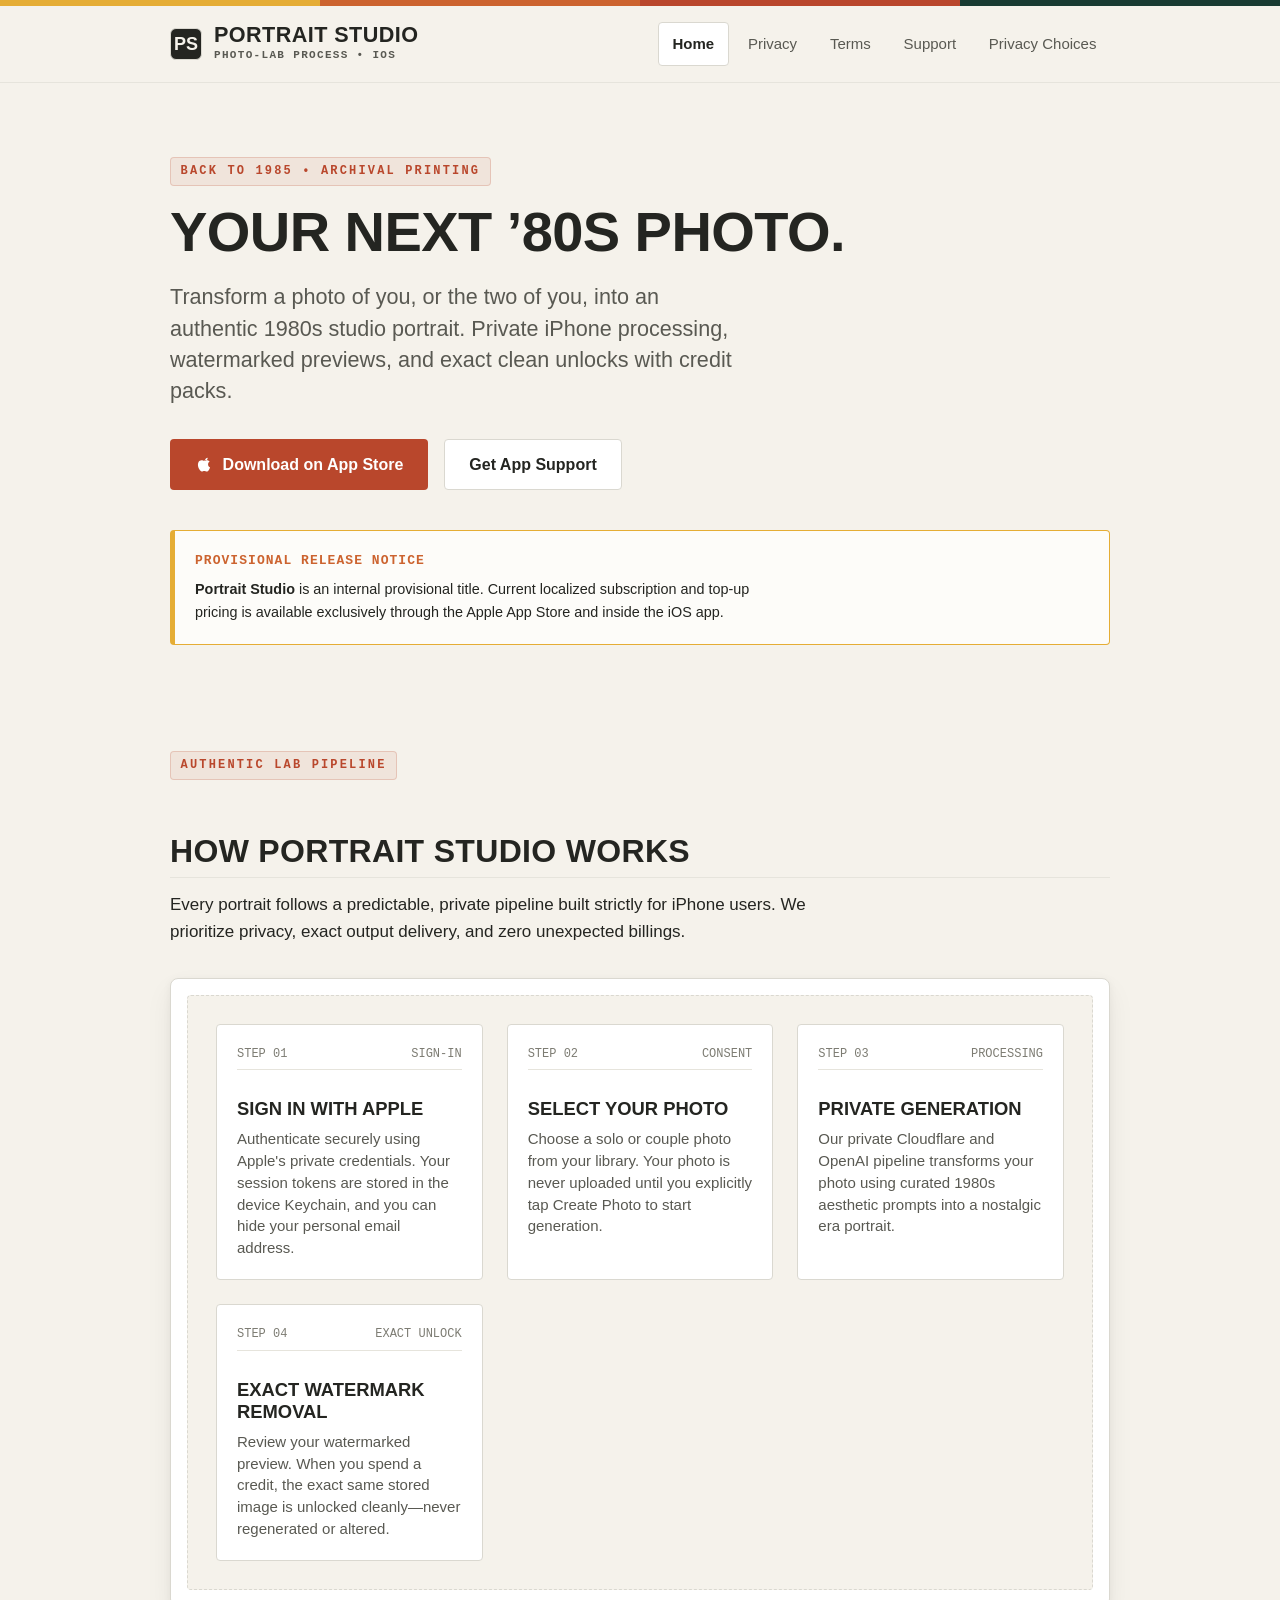
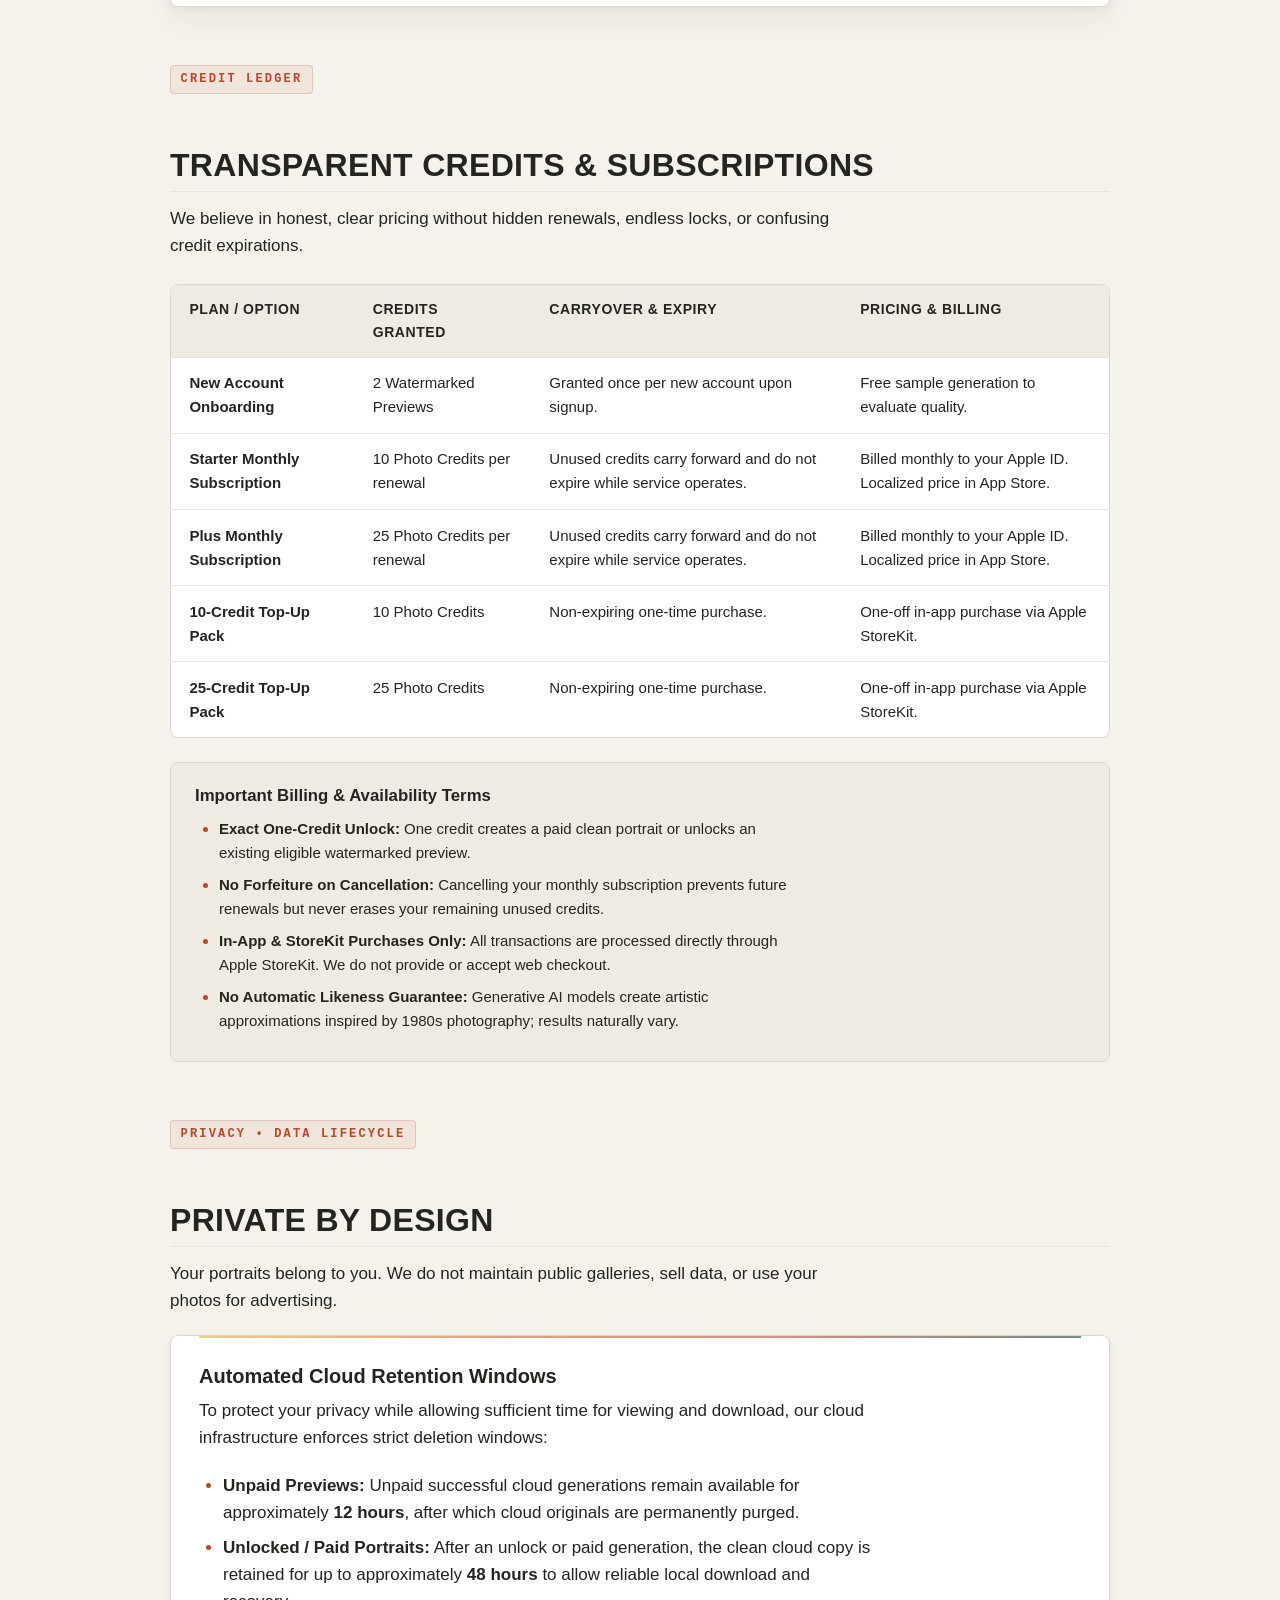
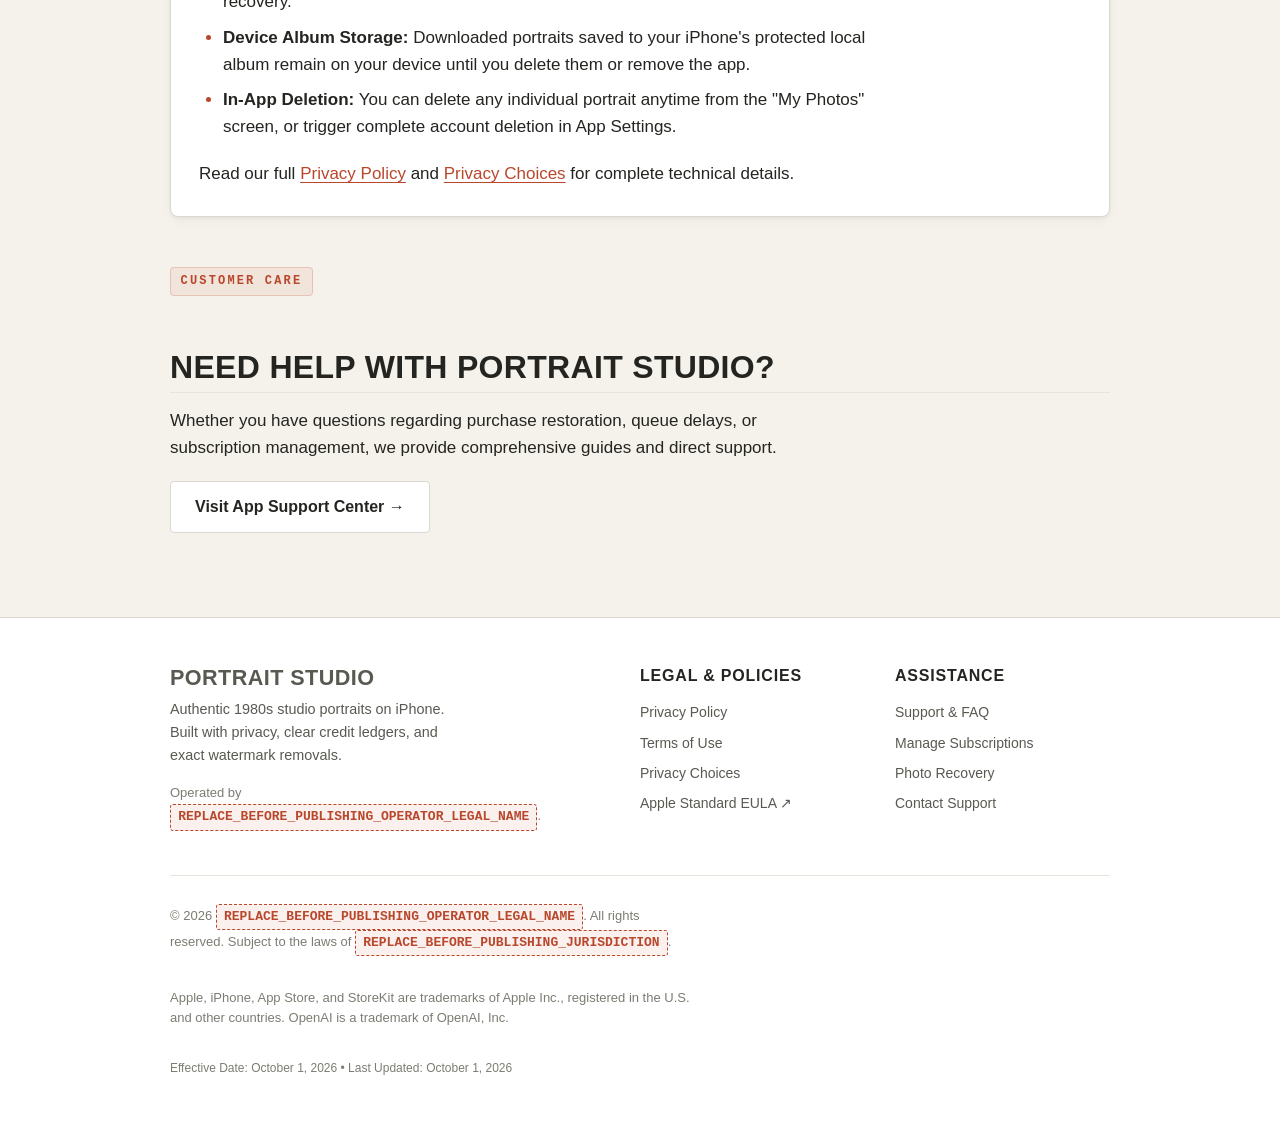
==== index.html @ e7b3754e "feat: initial public website, legal policies, support, and privacy-choices for Portrait Studio" ====
<!DOCTYPE html>
<html lang="en">
<head>
  <meta charset="UTF-8">
  <meta name="viewport" content="width=device-width, initial-scale=1.0">
  <title>Portrait Studio — 1980s AI Portrait Studio for iPhone</title>
  <meta name="description" content="Transform your photo into an authentic 1980s-style portrait on iPhone. Sign in with Apple, preview your photo, and unlock clean portraits with flexible photo credits.">
  <link rel="canonical" href="https://portrait-studio.github.io/">
  <meta property="og:title" content="Portrait Studio — 1980s AI Portrait Studio for iPhone">
  <meta property="og:description" content="Authentic 1980s-style portraits on iPhone with private processing and verified credit unlocks.">
  <meta property="og:type" content="website">
  <meta property="og:url" content="https://portrait-studio.github.io/">
  <meta name="format-detection" content="telephone=no">
  <meta http-equiv="Content-Security-Policy" content="default-src 'self'; style-src 'self' 'unsafe-inline'; img-src 'self' data:; script-src 'self'; connect-src 'self';">
  <link rel="icon" type="image/svg+xml" href="/assets/img/favicon.svg">
  <link rel="stylesheet" href="/assets/css/style.css">
</head>
<body>
  <a href="#main-content" class="skip-link">Skip to main content</a>

  <div class="film-stripe" aria-hidden="true">
    <div class="film-stripe-segment"></div>
    <div class="film-stripe-segment"></div>
    <div class="film-stripe-segment"></div>
    <div class="film-stripe-segment"></div>
  </div>

  <header class="site-header" role="banner">
    <div class="site-container header-inner">
      <a href="/" class="brand-link" aria-label="Portrait Studio Home">
        <div class="brand-mark" aria-hidden="true">PS</div>
        <div class="brand-titles">
          <span class="brand-name">Portrait Studio</span>
          <span class="brand-badge">Photo-Lab Process &bull; iOS</span>
        </div>
      </a>
      <nav class="site-nav" aria-label="Primary Navigation">
        <a href="/" class="nav-link" aria-current="page">Home</a>
        <a href="/privacy/" class="nav-link">Privacy</a>
        <a href="/terms/" class="nav-link">Terms</a>
        <a href="/support/" class="nav-link">Support</a>
        <a href="/privacy-choices/" class="nav-link">Privacy Choices</a>
      </nav>
    </div>
  </header>

  <main id="main-content" role="main">
    <div class="site-container">

      <!-- Hero Section -->
      <section class="hero" aria-labelledby="hero-title">
        <span class="film-label">BACK TO 1985 &bull; ARCHIVAL PRINTING</span>
        <h1 id="hero-title">Your next &rsquo;80s photo.</h1>
        <p class="hero-subtitle">
          Transform a photo of you, or the two of you, into an authentic 1980s studio portrait. Private iPhone processing, watermarked previews, and exact clean unlocks with credit packs.
        </p>

        <div class="hero-actions">
          <a href="REPLACE_BEFORE_PUBLISHING_APP_STORE_URL" class="btn btn-primary" aria-label="Download Portrait Studio on the App Store">
            <svg width="18" height="18" viewBox="0 0 24 24" fill="currentColor" aria-hidden="true">
              <path d="M18.71 19.5c-.83 1.24-1.71 2.45-3.05 2.47-1.34.03-1.77-.79-3.29-.79-1.53 0-2 .77-3.27.82-1.31.05-2.3-1.32-3.14-2.53C4.25 17 2.94 12.45 4.7 9.39c.87-1.52 2.43-2.48 4.12-2.51 1.28-.02 2.5.87 3.29.87.78 0 2.26-1.07 3.81-.91.65.03 2.47.26 3.64 1.98-.09.06-2.17 1.28-2.15 3.81.03 3.02 2.65 4.03 2.68 4.04-.03.07-.42 1.44-1.38 2.83M15.97 6.37c.62-.75 1.04-1.8 0.92-2.85-.9.04-2 .6-2.65 1.35-.58.66-1.09 1.73-.95 2.76 1.01.08 2.05-.51 2.68-1.26z"/>
            </svg>
            Download on App Store
          </a>
          <a href="/support/" class="btn btn-secondary">Get App Support</a>
        </div>

        <div class="operator-notice" role="note">
          <div class="operator-notice-title">Provisional Release Notice</div>
          <p style="font-size: 0.9rem; margin-bottom: 0;">
            <strong>Portrait Studio</strong> is an internal provisional title. Current localized subscription and top-up pricing is available exclusively through the Apple App Store and inside the iOS app.
          </p>
        </div>
      </section>

      <!-- How It Works (The Lab Process) -->
      <section aria-labelledby="process-title" style="margin-top: 2rem;">
        <span class="film-label">AUTHENTIC LAB PIPELINE</span>
        <h2 id="process-title">How Portrait Studio Works</h2>
        <p>
          Every portrait follows a predictable, private pipeline built strictly for iPhone users. We prioritize privacy, exact output delivery, and zero unexpected billings.
        </p>

        <div class="photo-lab-frame">
          <div class="lab-film-holder">
            <article class="film-cell">
              <div class="film-cell-header">
                <span>STEP 01</span>
                <span>SIGN-IN</span>
              </div>
              <h3 class="film-cell-title">Sign in with Apple</h3>
              <p class="film-cell-text">
                Authenticate securely using Apple's private credentials. Your session tokens are stored in the device Keychain, and you can hide your personal email address.
              </p>
            </article>

            <article class="film-cell">
              <div class="film-cell-header">
                <span>STEP 02</span>
                <span>CONSENT</span>
              </div>
              <h3 class="film-cell-title">Select Your Photo</h3>
              <p class="film-cell-text">
                Choose a solo or couple photo from your library. Your photo is never uploaded until you explicitly tap Create Photo to start generation.
              </p>
            </article>

            <article class="film-cell">
              <div class="film-cell-header">
                <span>STEP 03</span>
                <span>PROCESSING</span>
              </div>
              <h3 class="film-cell-title">Private Generation</h3>
              <p class="film-cell-text">
                Our private Cloudflare and OpenAI pipeline transforms your photo using curated 1980s aesthetic prompts into a nostalgic era portrait.
              </p>
            </article>

            <article class="film-cell">
              <div class="film-cell-header">
                <span>STEP 04</span>
                <span>EXACT UNLOCK</span>
              </div>
              <h3 class="film-cell-title">Exact Watermark Removal</h3>
              <p class="film-cell-text">
                Review your watermarked preview. When you spend a credit, the exact same stored image is unlocked cleanly&mdash;never regenerated or altered.
              </p>
            </article>
          </div>
        </div>
      </section>

      <!-- Transparent Commercial Model -->
      <section aria-labelledby="model-title" style="margin-top: 3.5rem;">
        <span class="film-label">CREDIT LEDGER</span>
        <h2 id="model-title">Transparent Credits &amp; Subscriptions</h2>
        <p>
          We believe in honest, clear pricing without hidden renewals, endless locks, or confusing credit expirations.
        </p>

        <div class="table-wrapper">
          <table aria-label="Commercial Model Summary">
            <thead>
              <tr>
                <th scope="col">Plan / Option</th>
                <th scope="col">Credits Granted</th>
                <th scope="col">Carryover &amp; Expiry</th>
                <th scope="col">Pricing &amp; Billing</th>
              </tr>
            </thead>
            <tbody>
              <tr>
                <td><strong>New Account Onboarding</strong></td>
                <td>2 Watermarked Previews</td>
                <td>Granted once per new account upon signup.</td>
                <td>Free sample generation to evaluate quality.</td>
              </tr>
              <tr>
                <td><strong>Starter Monthly Subscription</strong></td>
                <td>10 Photo Credits per renewal</td>
                <td>Unused credits carry forward and do not expire while service operates.</td>
                <td>Billed monthly to your Apple ID. Localized price in App Store.</td>
              </tr>
              <tr>
                <td><strong>Plus Monthly Subscription</strong></td>
                <td>25 Photo Credits per renewal</td>
                <td>Unused credits carry forward and do not expire while service operates.</td>
                <td>Billed monthly to your Apple ID. Localized price in App Store.</td>
              </tr>
              <tr>
                <td><strong>10-Credit Top-Up Pack</strong></td>
                <td>10 Photo Credits</td>
                <td>Non-expiring one-time purchase.</td>
                <td>One-off in-app purchase via Apple StoreKit.</td>
              </tr>
              <tr>
                <td><strong>25-Credit Top-Up Pack</strong></td>
                <td>25 Photo Credits</td>
                <td>Non-expiring one-time purchase.</td>
                <td>One-off in-app purchase via Apple StoreKit.</td>
              </tr>
            </tbody>
          </table>
        </div>

        <div class="callout-box">
          <div class="callout-title">Important Billing &amp; Availability Terms</div>
          <ul style="margin-bottom: 0; font-size: 0.9375rem;">
            <li><strong>Exact One-Credit Unlock:</strong> One credit creates a paid clean portrait or unlocks an existing eligible watermarked preview.</li>
            <li><strong>No Forfeiture on Cancellation:</strong> Cancelling your monthly subscription prevents future renewals but never erases your remaining unused credits.</li>
            <li><strong>In-App &amp; StoreKit Purchases Only:</strong> All transactions are processed directly through Apple StoreKit. We do not provide or accept web checkout.</li>
            <li><strong>No Automatic Likeness Guarantee:</strong> Generative AI models create artistic approximations inspired by 1980s photography; results naturally vary.</li>
          </ul>
        </div>
      </section>

      <!-- Data Retention & Privacy Highlights -->
      <section aria-labelledby="retention-title" style="margin-top: 3.5rem;">
        <span class="film-label">PRIVACY &bull; DATA LIFECYCLE</span>
        <h2 id="retention-title">Private by Design</h2>
        <p>
          Your portraits belong to you. We do not maintain public galleries, sell data, or use your photos for advertising.
        </p>

        <div class="print-card">
          <h3 style="margin-top: 0;">Automated Cloud Retention Windows</h3>
          <p>
            To protect your privacy while allowing sufficient time for viewing and download, our cloud infrastructure enforces strict deletion windows:
          </p>
          <ul>
            <li><strong>Unpaid Previews:</strong> Unpaid successful cloud generations remain available for approximately <strong>12 hours</strong>, after which cloud originals are permanently purged.</li>
            <li><strong>Unlocked / Paid Portraits:</strong> After an unlock or paid generation, the clean cloud copy is retained for up to approximately <strong>48 hours</strong> to allow reliable local download and recovery.</li>
            <li><strong>Device Album Storage:</strong> Downloaded portraits saved to your iPhone's protected local album remain on your device until you delete them or remove the app.</li>
            <li><strong>In-App Deletion:</strong> You can delete any individual portrait anytime from the "My Photos" screen, or trigger complete account deletion in App Settings.</li>
          </ul>
          <p style="margin-bottom: 0;">
            Read our full <a href="/privacy/">Privacy Policy</a> and <a href="/privacy-choices/">Privacy Choices</a> for complete technical details.
          </p>
        </div>
      </section>

      <!-- Support & Help Links -->
      <section aria-labelledby="support-entry-title" style="margin-top: 3rem;">
        <span class="film-label">CUSTOMER CARE</span>
        <h2 id="support-entry-title">Need Help with Portrait Studio?</h2>
        <p>
          Whether you have questions regarding purchase restoration, queue delays, or subscription management, we provide comprehensive guides and direct support.
        </p>
        <p>
          <a href="/support/" class="btn btn-secondary">Visit App Support Center &rarr;</a>
        </p>
      </section>

    </div>
  </main>

  <footer class="site-footer" role="contentinfo">
    <div class="site-container">
      <div class="footer-grid">
        <div class="footer-col">
          <div class="brand-name" style="margin-bottom: 0.5rem;">Portrait Studio</div>
          <p style="font-size: 0.9rem; max-width: 38ch; margin-bottom: 1rem;">
            Authentic 1980s studio portraits on iPhone. Built with privacy, clear credit ledgers, and exact watermark removals.
          </p>
          <p style="font-size: 0.8125rem; color: var(--ink-tertiary); margin-bottom: 0;">
            Operated by <span class="placeholder-badge">REPLACE_BEFORE_PUBLISHING_OPERATOR_LEGAL_NAME</span>.
          </p>
        </div>
        <div class="footer-col">
          <h4>Legal &amp; Policies</h4>
          <ul class="footer-links">
            <li><a href="/privacy/">Privacy Policy</a></li>
            <li><a href="/terms/">Terms of Use</a></li>
            <li><a href="/privacy-choices/">Privacy Choices</a></li>
            <li><a href="https://www.apple.com/legal/internet-services/itunes/dev/stdeula/" target="_blank" rel="noopener noreferrer">Apple Standard EULA &nearr;</a></li>
          </ul>
        </div>
        <div class="footer-col">
          <h4>Assistance</h4>
          <ul class="footer-links">
            <li><a href="/support/">Support &amp; FAQ</a></li>
            <li><a href="/support/#subscriptions">Manage Subscriptions</a></li>
            <li><a href="/support/#recovery">Photo Recovery</a></li>
            <li><a href="mailto:REPLACE_BEFORE_PUBLISHING_SUPPORT_EMAIL">Contact Support</a></li>
          </ul>
        </div>
      </div>

      <div class="footer-legal">
        <p>
          &copy; 2026 <span class="placeholder-badge">REPLACE_BEFORE_PUBLISHING_OPERATOR_LEGAL_NAME</span>. All rights reserved. Subject to the laws of <span class="placeholder-badge">REPLACE_BEFORE_PUBLISHING_JURISDICTION</span>.
        </p>
        <p>
          Apple, iPhone, App Store, and StoreKit are trademarks of Apple Inc., registered in the U.S. and other countries. OpenAI is a trademark of OpenAI, Inc.
        </p>
        <p style="font-size: 0.75rem;">
          Effective Date: October 1, 2026 &bull; Last Updated: October 1, 2026
        </p>
      </div>
    </div>
  </footer>
</body>
</html>
---- assets/css/style.css ----
/* ==========================================================================
   Portrait Studio — Public Web & Legal Stylesheet
   Designed to match the native iOS 1980s photo-lab visual identity:
   Warm paper, photo ink, burnt vermilion, amber/orange film stripes.
   Zero external fonts, zero tracking, strict WCAG AAA/AA accessibility.
   ========================================================================== */

:root {
  --bg: #F5F2EB;
  --surface: #FFFFFF;
  --surface-alt: #EFEBE2;
  --surface-tint: #FDFCF9;
  --ink: #242521;
  --ink-secondary: #595952;
  --ink-tertiary: #7D7C73;
  --line: #DAD8D0;
  --line-subtle: #E6E4DC;
  
  --accent: #B9472C;
  --accent-hover: #9E3A22;
  --accent-soft: rgba(185, 71, 44, 0.08);
  --accent-focus: rgba(185, 71, 44, 0.25);
  --link: #B9472C;
  --link-hover: #8D321D;

  --film-amber: #E5AD35;
  --film-orange: #CC632F;
  --film-vermilion: #B9472C;
  --film-green: #193B32;

  --font-display: -apple-system, BlinkMacSystemFont, "Avenir Next Condensed", "HelveticaNeue-CondensedBold", "Avenir Next", "Segoe UI Condensed", "Arial Narrow", sans-serif;
  --font-body: -apple-system, BlinkMacSystemFont, "SF Pro Text", "Helvetica Neue", "Segoe UI", Roboto, Arial, sans-serif;
  --font-mono: ui-monospace, "SF Mono", Menlo, Monaco, Consolas, "Liberation Mono", monospace;

  --radius-sm: 4px;
  --radius-md: 8px;
  --radius-lg: 14px;
  
  --shadow-print: 0 1px 3px rgba(36, 37, 33, 0.06), 0 4px 12px rgba(36, 37, 33, 0.04);
  --shadow-card: 0 2px 8px rgba(36, 37, 33, 0.05), 0 12px 28px rgba(36, 37, 33, 0.06);

  --container-max: 980px;
  --text-measure: 72ch;
}

@media (prefers-color-scheme: dark) {
  :root {
    --bg: #191A18;
    --surface: #242522;
    --surface-alt: #1F201D;
    --surface-tint: #2B2C29;
    --ink: #F5F2EB;
    --ink-secondary: #BDBDB5;
    --ink-tertiary: #8E8E87;
    --line: #4E5049;
    --line-subtle: #363732;

    --accent: #B9472C;
    --accent-hover: #D1583B;
    --accent-soft: rgba(209, 88, 59, 0.16);
    --accent-focus: rgba(255, 173, 129, 0.35);
    --link: #FFAD81;
    --link-hover: #FFC4A6;

    --shadow-print: 0 1px 3px rgba(0, 0, 0, 0.4);
    --shadow-card: 0 4px 16px rgba(0, 0, 0, 0.5);
  }
}

/* Reset & Box Sizing */
*, *::before, *::after {
  box-sizing: border-box;
  margin: 0;
  padding: 0;
}

html {
  font-size: 100%;
  -webkit-text-size-adjust: 100%;
  scroll-behavior: smooth;
  background-color: var(--bg);
  color: var(--ink);
}

body {
  min-height: 100vh;
  font-family: var(--font-body);
  font-size: 1.0625rem; /* 17px base iOS readability */
  line-height: 1.6;
  color: var(--ink);
  background-color: var(--bg);
  display: flex;
  flex-direction: column;
}

/* Accessible Skip Link */
.skip-link {
  position: absolute;
  top: -100px;
  left: 1rem;
  z-index: 9999;
  padding: 0.75rem 1.25rem;
  background: var(--ink);
  color: var(--bg);
  text-decoration: none;
  font-weight: 600;
  border-radius: var(--radius-sm);
  border: 2px solid var(--accent);
  transition: top 0.15s ease-out;
}

.skip-link:focus {
  top: 1rem;
  outline: none;
}

/* Focus Indicator for Keyboard Users */
:focus-visible {
  outline: 3px solid var(--accent);
  outline-offset: 3px;
}

/* Film Stripe Accent (1980s Photo Lab packaging) */
.film-stripe {
  display: flex;
  height: 6px;
  width: 100%;
  background: transparent;
}

.film-stripe-segment {
  flex: 1;
  height: 100%;
}

.film-stripe-segment:nth-child(1) { background-color: var(--film-amber); }
.film-stripe-segment:nth-child(2) { background-color: var(--film-orange); }
.film-stripe-segment:nth-child(3) { background-color: var(--film-vermilion); }
.film-stripe-segment:nth-child(4) { background-color: var(--film-green); }

/* Layout Shell */
.site-container {
  width: 100%;
  max-width: var(--container-max);
  margin-left: auto;
  margin-right: auto;
  padding-left: 1.25rem;
  padding-right: 1.25rem;
}

/* Site Header */
.site-header {
  background-color: var(--bg);
  border-bottom: 1px solid var(--line-subtle);
  position: sticky;
  top: 0;
  z-index: 100;
  backdrop-filter: blur(12px);
  -webkit-backdrop-filter: blur(12px);
}

.header-inner {
  display: flex;
  align-items: center;
  justify-content: space-between;
  padding-top: 1rem;
  padding-bottom: 1rem;
  gap: 1rem;
  flex-wrap: wrap;
}

.brand-link {
  display: inline-flex;
  align-items: center;
  gap: 0.75rem;
  text-decoration: none;
  color: var(--ink);
  min-height: 44px;
}

.brand-mark {
  width: 32px;
  height: 32px;
  border-radius: 6px;
  background: var(--ink);
  color: var(--bg);
  display: flex;
  align-items: center;
  justify-content: center;
  font-family: var(--font-display);
  font-weight: 800;
  font-size: 1.125rem;
  border: 1px solid var(--line);
}

.brand-titles {
  display: flex;
  flex-direction: column;
}

.brand-name {
  font-family: var(--font-display);
  font-size: 1.35rem;
  font-weight: 800;
  letter-spacing: 0.02em;
  text-transform: uppercase;
  line-height: 1.1;
}

.brand-badge {
  font-family: var(--font-mono);
  font-size: 0.6875rem;
  font-weight: 700;
  letter-spacing: 0.12em;
  text-transform: uppercase;
  color: var(--ink-secondary);
}

/* Navigation Links */
.site-nav {
  display: flex;
  align-items: center;
  gap: 0.35rem;
  flex-wrap: wrap;
}

.nav-link {
  display: inline-flex;
  align-items: center;
  padding: 0.5rem 0.85rem;
  min-height: 44px;
  font-size: 0.9375rem;
  font-weight: 500;
  color: var(--ink-secondary);
  text-decoration: none;
  border-radius: var(--radius-sm);
  transition: color 0.15s ease, background-color 0.15s ease;
}

.nav-link:hover {
  color: var(--ink);
  background-color: var(--surface-alt);
}

.nav-link[aria-current="page"] {
  color: var(--ink);
  font-weight: 700;
  background-color: var(--surface);
  border: 1px solid var(--line);
}

/* Main Content Area */
main {
  flex: 1 0 auto;
  padding-top: 2.5rem;
  padding-bottom: 4rem;
}

/* Typography Hierarchy */
h1, h2, h3, h4 {
  color: var(--ink);
  line-height: 1.2;
  font-weight: 700;
}

h1 {
  font-family: var(--font-display);
  font-size: clamp(2.25rem, 5vw, 3.5rem);
  letter-spacing: -0.01em;
  text-transform: uppercase;
  margin-bottom: 1rem;
}

h2 {
  font-family: var(--font-display);
  font-size: clamp(1.5rem, 3vw, 2rem);
  letter-spacing: 0.01em;
  text-transform: uppercase;
  margin-top: 2.5rem;
  margin-bottom: 0.85rem;
  padding-bottom: 0.4rem;
  border-bottom: 1px solid var(--line-subtle);
}

h3 {
  font-size: 1.25rem;
  margin-top: 1.75rem;
  margin-bottom: 0.6rem;
}

p, ul, ol {
  margin-bottom: 1.25rem;
  max-width: var(--text-measure);
}

ul, ol {
  padding-left: 1.5rem;
}

li {
  margin-bottom: 0.5rem;
}

li::marker {
  color: var(--accent);
}

a {
  color: var(--link);
  text-decoration: underline;
  text-underline-offset: 3px;
  transition: color 0.15s ease;
}

a:hover {
  color: var(--link-hover);
}

/* Film Labels (Monospaced stamped metadata) */
.film-label {
  display: inline-block;
  font-family: var(--font-mono);
  font-size: 0.75rem;
  font-weight: 700;
  letter-spacing: 0.18em;
  text-transform: uppercase;
  color: var(--accent);
  background: var(--accent-soft);
  padding: 0.25rem 0.6rem;
  border-radius: var(--radius-sm);
  margin-bottom: 0.75rem;
  border: 1px solid rgba(185, 71, 44, 0.2);
}

.meta-date {
  font-family: var(--font-mono);
  font-size: 0.8125rem;
  color: var(--ink-secondary);
  margin-bottom: 2rem;
  display: flex;
  gap: 1.5rem;
  flex-wrap: wrap;
}

/* Photo Lab Cards & Print Boxes */
.print-card {
  background: var(--surface);
  border: 1px solid var(--line);
  border-radius: var(--radius-md);
  padding: 1.75rem;
  margin-bottom: 1.75rem;
  box-shadow: var(--shadow-print);
  position: relative;
}

.print-card::before {
  content: "";
  position: absolute;
  top: 0;
  left: 1.75rem;
  right: 1.75rem;
  height: 2px;
  background: linear-gradient(90deg, var(--film-amber), var(--film-orange), var(--film-vermilion), var(--film-green));
  opacity: 0.6;
}

/* Hero Section */
.hero {
  padding: 2rem 0 3rem;
}

.hero-subtitle {
  font-size: 1.35rem;
  font-weight: 400;
  color: var(--ink-secondary);
  max-width: 48ch;
  margin-bottom: 2rem;
  line-height: 1.45;
}

.hero-actions {
  display: flex;
  gap: 1rem;
  flex-wrap: wrap;
  margin-bottom: 2.5rem;
}

/* Buttons (Minimum 44px) */
.btn {
  display: inline-flex;
  align-items: center;
  justify-content: center;
  gap: 0.6rem;
  min-height: 48px;
  padding: 0.75rem 1.5rem;
  font-family: var(--font-body);
  font-size: 1rem;
  font-weight: 600;
  text-decoration: none;
  border-radius: var(--radius-sm);
  cursor: pointer;
  transition: background-color 0.15s ease, color 0.15s ease, border-color 0.15s ease;
  border: 1px solid transparent;
}

.btn-primary {
  background-color: var(--accent);
  color: #FFFFFF;
}

.btn-primary:hover {
  background-color: var(--accent-hover);
  color: #FFFFFF;
  text-decoration: none;
}

.btn-secondary {
  background-color: var(--surface);
  color: var(--ink);
  border-color: var(--line);
}

.btn-secondary:hover {
  background-color: var(--surface-alt);
  color: var(--ink);
  text-decoration: none;
}

/* Photo Lab Process Frame (Editorial Illustration with HTML/CSS only) */
.photo-lab-frame {
  background: var(--surface);
  border: 1px solid var(--line);
  padding: 1rem;
  border-radius: var(--radius-md);
  box-shadow: var(--shadow-card);
  margin: 2rem 0;
}

.lab-film-holder {
  background: var(--bg);
  border: 1px dashed var(--line);
  padding: 1.75rem;
  border-radius: var(--radius-sm);
  display: grid;
  grid-template-columns: repeat(auto-fit, minmax(240px, 1fr));
  gap: 1.5rem;
}

.film-cell {
  background: var(--surface);
  border: 1px solid var(--line);
  padding: 1.25rem;
  border-radius: var(--radius-sm);
  position: relative;
}

.film-cell-header {
  display: flex;
  justify-content: space-between;
  align-items: center;
  font-family: var(--font-mono);
  font-size: 0.75rem;
  color: var(--ink-tertiary);
  margin-bottom: 0.75rem;
  border-bottom: 1px solid var(--line-subtle);
  padding-bottom: 0.35rem;
}

.film-cell-title {
  font-family: var(--font-display);
  font-size: 1.15rem;
  font-weight: 700;
  text-transform: uppercase;
  margin-bottom: 0.5rem;
}

.film-cell-text {
  font-size: 0.9375rem;
  color: var(--ink-secondary);
  line-height: 1.45;
  margin-bottom: 0;
}

/* Replaceable Field Alert / Notice Box */
.operator-notice {
  background: var(--surface-tint);
  border: 1px solid var(--film-amber);
  border-left: 5px solid var(--film-amber);
  padding: 1.25rem;
  border-radius: var(--radius-sm);
  margin: 1.5rem 0;
}

.operator-notice-title {
  font-family: var(--font-mono);
  font-size: 0.8125rem;
  font-weight: 700;
  letter-spacing: 0.08em;
  text-transform: uppercase;
  color: var(--film-orange);
  margin-bottom: 0.35rem;
}

.placeholder-badge {
  display: inline-block;
  font-family: var(--font-mono);
  font-size: 0.8125rem;
  font-weight: 700;
  background: var(--accent-soft);
  color: var(--accent);
  padding: 0.15rem 0.45rem;
  border-radius: 3px;
  border: 1px dashed var(--accent);
}

/* Compliance Tables */
.table-wrapper {
  width: 100%;
  overflow-x: auto;
  margin: 1.5rem 0;
  border: 1px solid var(--line);
  border-radius: var(--radius-md);
  background: var(--surface);
  -webkit-overflow-scrolling: touch;
}

table {
  width: 100%;
  border-collapse: collapse;
  text-align: left;
  font-size: 0.9375rem;
}

th, td {
  padding: 0.85rem 1.15rem;
  border-bottom: 1px solid var(--line-subtle);
  vertical-align: top;
}

th {
  background: var(--surface-alt);
  font-family: var(--font-display);
  font-weight: 700;
  text-transform: uppercase;
  letter-spacing: 0.04em;
  font-size: 0.875rem;
  color: var(--ink);
}

tr:last-child td {
  border-bottom: none;
}

tr:hover td {
  background: var(--surface-tint);
}

/* Callout Box (Apple EULA, Retention, etc.) */
.callout-box {
  background: var(--surface-alt);
  border: 1px solid var(--line);
  border-radius: var(--radius-md);
  padding: 1.25rem 1.5rem;
  margin: 1.5rem 0;
}

.callout-title {
  font-size: 1.05rem;
  font-weight: 700;
  margin-bottom: 0.4rem;
  color: var(--ink);
}

/* Support Q&A Accordion/Blocks */
.support-grid {
  display: grid;
  grid-template-columns: 1fr;
  gap: 1.25rem;
  margin-top: 1.5rem;
}

.support-card {
  background: var(--surface);
  border: 1px solid var(--line);
  border-radius: var(--radius-md);
  padding: 1.5rem;
  box-shadow: var(--shadow-print);
}

.support-card h3 {
  margin-top: 0;
  font-size: 1.15rem;
  color: var(--ink);
  display: flex;
  align-items: baseline;
  gap: 0.5rem;
}

.support-card p {
  color: var(--ink-secondary);
  font-size: 0.95rem;
  margin-bottom: 0.75rem;
}

.support-card p:last-child {
  margin-bottom: 0;
}

/* Site Footer */
.site-footer {
  margin-top: auto;
  background: var(--surface);
  border-top: 1px solid var(--line);
  padding-top: 3rem;
  padding-bottom: 3rem;
  font-size: 0.875rem;
  color: var(--ink-secondary);
}

.footer-grid {
  display: grid;
  grid-template-columns: 2fr repeat(2, 1fr);
  gap: 2.5rem;
  margin-bottom: 2.5rem;
}

.footer-col h4 {
  font-family: var(--font-display);
  font-size: 1rem;
  text-transform: uppercase;
  letter-spacing: 0.05em;
  margin-bottom: 1rem;
  color: var(--ink);
}

.footer-links {
  list-style: none;
  padding: 0;
}

.footer-links li {
  margin-bottom: 0.5rem;
}

.footer-links a {
  color: var(--ink-secondary);
  text-decoration: none;
}

.footer-links a:hover {
  color: var(--ink);
  text-decoration: underline;
}

.footer-legal {
  border-top: 1px solid var(--line-subtle);
  padding-top: 1.75rem;
  display: flex;
  flex-direction: column;
  gap: 0.75rem;
  font-size: 0.8125rem;
  line-height: 1.5;
  color: var(--ink-tertiary);
}

/* Responsive Rules */
@media (max-width: 768px) {
  .header-inner {
    flex-direction: column;
    align-items: flex-start;
  }
  
  .site-nav {
    width: 100%;
    justify-content: flex-start;
    gap: 0.25rem;
  }

  .nav-link {
    padding: 0.4rem 0.65rem;
    font-size: 0.875rem;
  }

  .footer-grid {
    grid-template-columns: 1fr;
    gap: 2rem;
  }
}

@media (max-width: 480px) {
  .hero-actions {
    flex-direction: column;
    width: 100%;
  }

  .btn {
    width: 100%;
  }
}

/* Reduced Motion Override */
@media (prefers-reduced-motion: reduce) {
  *, *::before, *::after {
    animation-duration: 0.001ms !important;
    animation-iteration-count: 1 !important;
    transition-duration: 0.001ms !important;
    scroll-behavior: auto !important;
  }
}
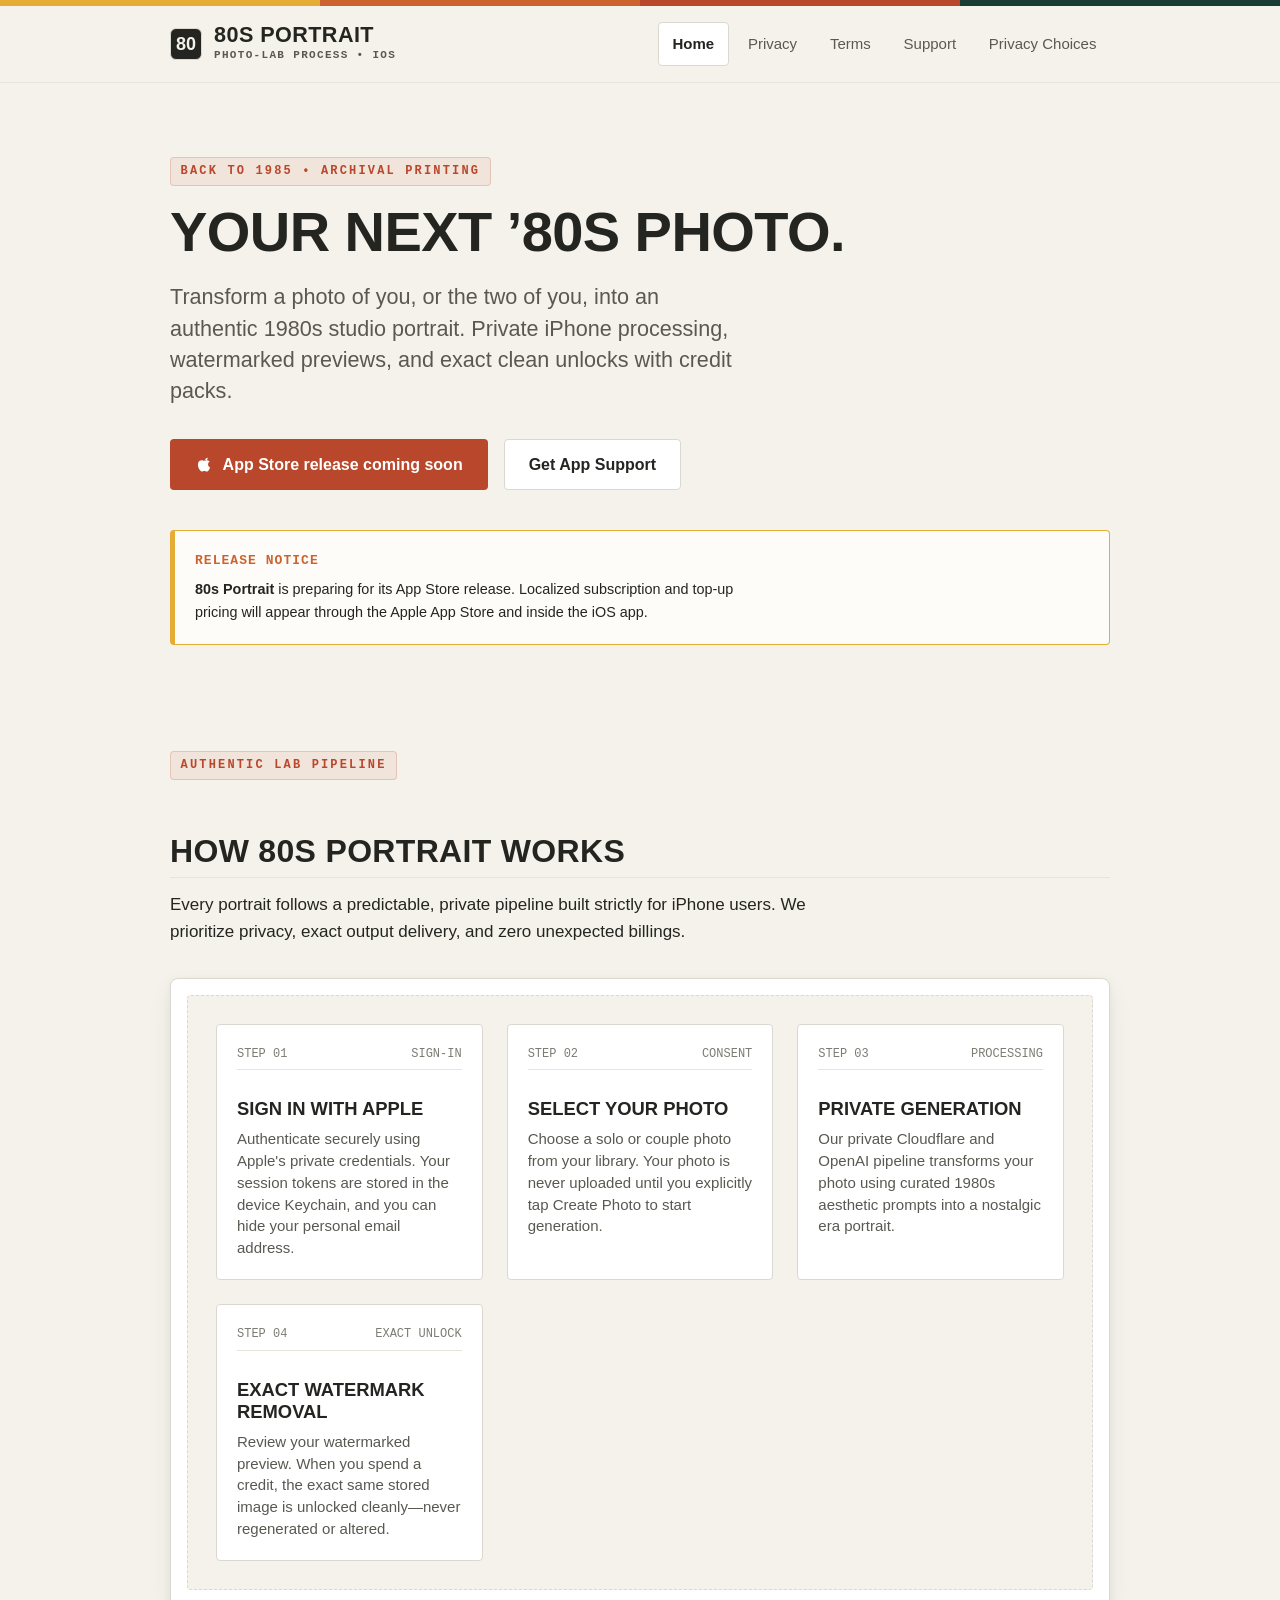
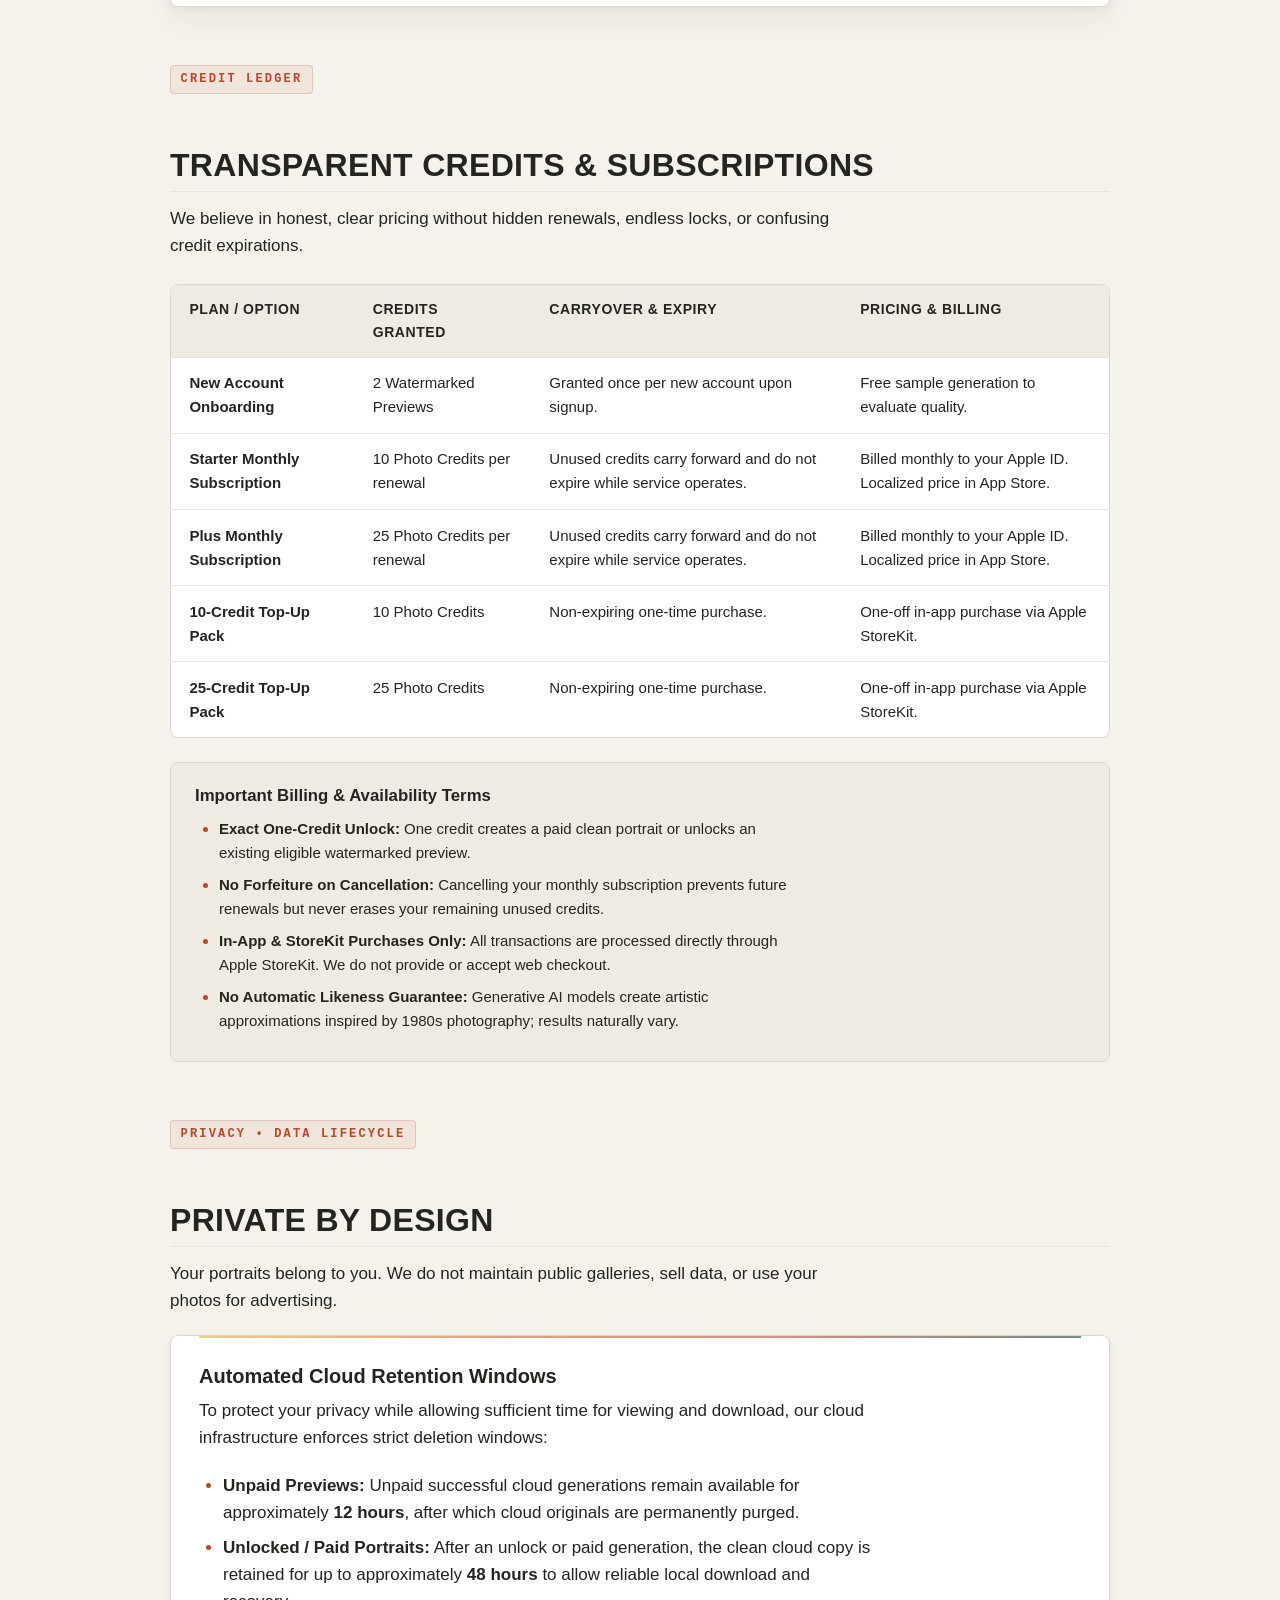
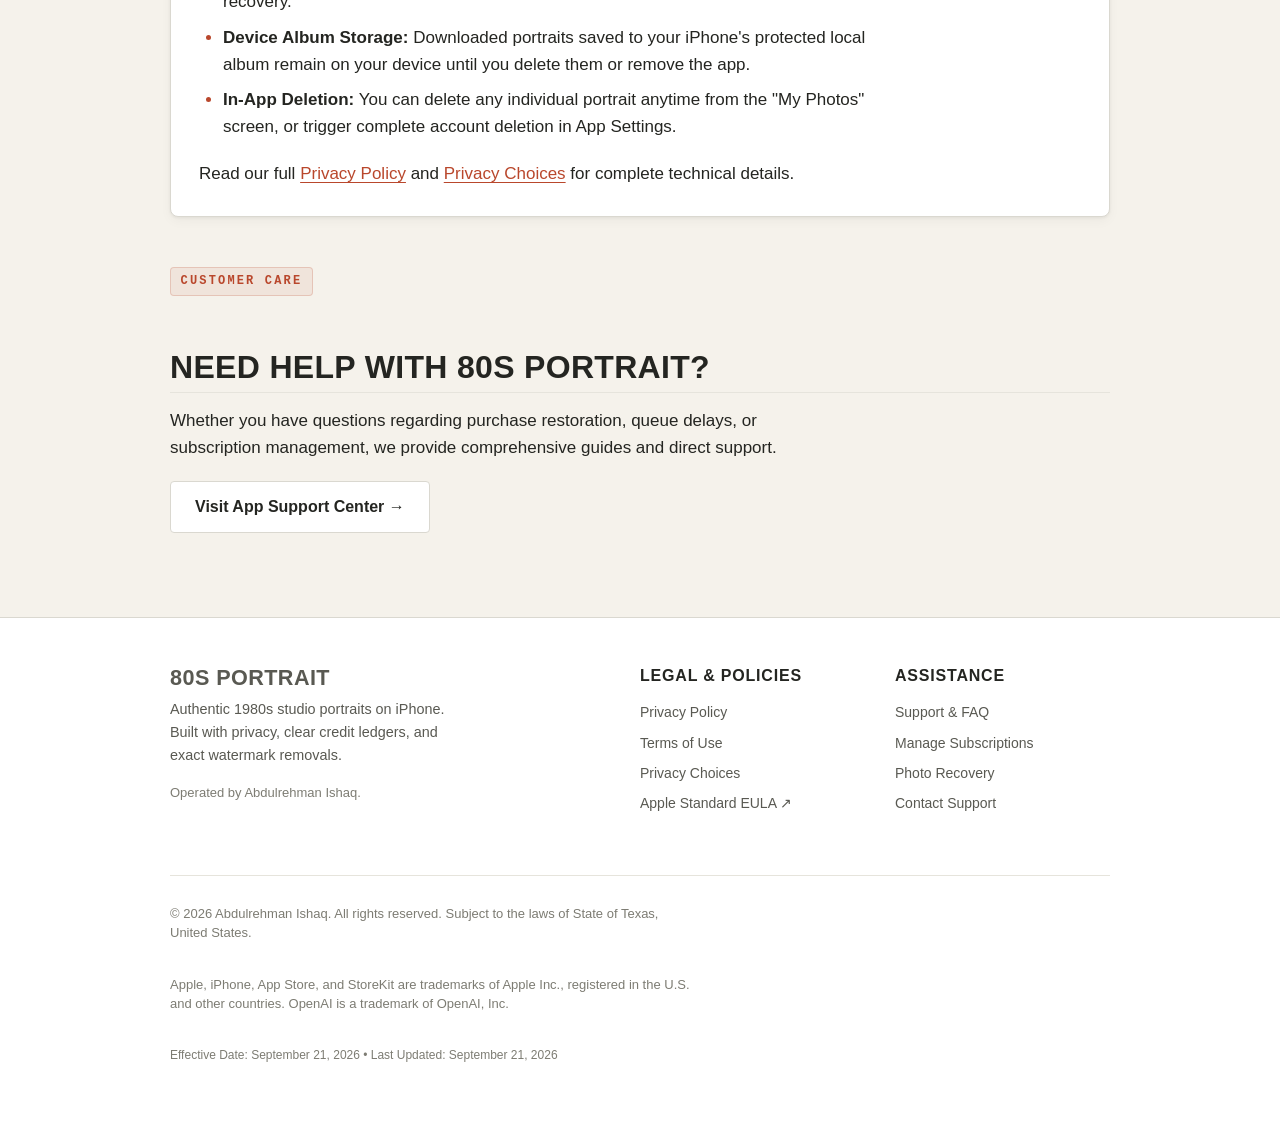
==== commit bb31207a: "Finalize 80s Portrait legal and support details" ====
--- a/index.html
+++ b/index.html
@@ -3,17 +3,17 @@
 <head>
   <meta charset="UTF-8">
   <meta name="viewport" content="width=device-width, initial-scale=1.0">
-  <title>Portrait Studio — 1980s AI Portrait Studio for iPhone</title>
+  <title>80s Portrait — 1980s AI Portraits for iPhone</title>
   <meta name="description" content="Transform your photo into an authentic 1980s-style portrait on iPhone. Sign in with Apple, preview your photo, and unlock clean portraits with flexible photo credits.">
-  <link rel="canonical" href="https://portrait-studio.github.io/">
-  <meta property="og:title" content="Portrait Studio — 1980s AI Portrait Studio for iPhone">
+  <link rel="canonical" href="https://abdulrehman4438.github.io/portrait-studio-site/">
+  <meta property="og:title" content="80s Portrait — 1980s AI Portraits for iPhone">
   <meta property="og:description" content="Authentic 1980s-style portraits on iPhone with private processing and verified credit unlocks.">
   <meta property="og:type" content="website">
-  <meta property="og:url" content="https://portrait-studio.github.io/">
+  <meta property="og:url" content="https://abdulrehman4438.github.io/portrait-studio-site/">
   <meta name="format-detection" content="telephone=no">
   <meta http-equiv="Content-Security-Policy" content="default-src 'self'; style-src 'self' 'unsafe-inline'; img-src 'self' data:; script-src 'self'; connect-src 'self';">
-  <link rel="icon" type="image/svg+xml" href="/assets/img/favicon.svg">
-  <link rel="stylesheet" href="/assets/css/style.css">
+  <link rel="icon" type="image/svg+xml" href="./assets/img/favicon.svg">
+  <link rel="stylesheet" href="./assets/css/style.css">
 </head>
 <body>
   <a href="#main-content" class="skip-link">Skip to main content</a>
@@ -27,19 +27,19 @@
 
   <header class="site-header" role="banner">
     <div class="site-container header-inner">
-      <a href="/" class="brand-link" aria-label="Portrait Studio Home">
-        <div class="brand-mark" aria-hidden="true">PS</div>
+      <a href="./" class="brand-link" aria-label="80s Portrait Home">
+        <div class="brand-mark" aria-hidden="true">80</div>
         <div class="brand-titles">
-          <span class="brand-name">Portrait Studio</span>
+          <span class="brand-name">80s Portrait</span>
           <span class="brand-badge">Photo-Lab Process &bull; iOS</span>
         </div>
       </a>
       <nav class="site-nav" aria-label="Primary Navigation">
-        <a href="/" class="nav-link" aria-current="page">Home</a>
-        <a href="/privacy/" class="nav-link">Privacy</a>
-        <a href="/terms/" class="nav-link">Terms</a>
-        <a href="/support/" class="nav-link">Support</a>
-        <a href="/privacy-choices/" class="nav-link">Privacy Choices</a>
+        <a href="./" class="nav-link" aria-current="page">Home</a>
+        <a href="./privacy/" class="nav-link">Privacy</a>
+        <a href="./terms/" class="nav-link">Terms</a>
+        <a href="./support/" class="nav-link">Support</a>
+        <a href="./privacy-choices/" class="nav-link">Privacy Choices</a>
       </nav>
     </div>
   </header>
@@ -56,19 +56,19 @@
         </p>
 
         <div class="hero-actions">
-          <a href="REPLACE_BEFORE_PUBLISHING_APP_STORE_URL" class="btn btn-primary" aria-label="Download Portrait Studio on the App Store">
+          <span class="btn btn-primary" aria-label="App Store release coming soon">
             <svg width="18" height="18" viewBox="0 0 24 24" fill="currentColor" aria-hidden="true">
               <path d="M18.71 19.5c-.83 1.24-1.71 2.45-3.05 2.47-1.34.03-1.77-.79-3.29-.79-1.53 0-2 .77-3.27.82-1.31.05-2.3-1.32-3.14-2.53C4.25 17 2.94 12.45 4.7 9.39c.87-1.52 2.43-2.48 4.12-2.51 1.28-.02 2.5.87 3.29.87.78 0 2.26-1.07 3.81-.91.65.03 2.47.26 3.64 1.98-.09.06-2.17 1.28-2.15 3.81.03 3.02 2.65 4.03 2.68 4.04-.03.07-.42 1.44-1.38 2.83M15.97 6.37c.62-.75 1.04-1.8 0.92-2.85-.9.04-2 .6-2.65 1.35-.58.66-1.09 1.73-.95 2.76 1.01.08 2.05-.51 2.68-1.26z"/>
             </svg>
-            Download on App Store
-          </a>
-          <a href="/support/" class="btn btn-secondary">Get App Support</a>
+            App Store release coming soon
+          </span>
+          <a href="./support/" class="btn btn-secondary">Get App Support</a>
         </div>
 
         <div class="operator-notice" role="note">
-          <div class="operator-notice-title">Provisional Release Notice</div>
+          <div class="operator-notice-title">Release Notice</div>
           <p style="font-size: 0.9rem; margin-bottom: 0;">
-            <strong>Portrait Studio</strong> is an internal provisional title. Current localized subscription and top-up pricing is available exclusively through the Apple App Store and inside the iOS app.
+            <strong>80s Portrait</strong> is preparing for its App Store release. Localized subscription and top-up pricing will appear through the Apple App Store and inside the iOS app.
           </p>
         </div>
       </section>
@@ -76,7 +76,7 @@
       <!-- How It Works (The Lab Process) -->
       <section aria-labelledby="process-title" style="margin-top: 2rem;">
         <span class="film-label">AUTHENTIC LAB PIPELINE</span>
-        <h2 id="process-title">How Portrait Studio Works</h2>
+        <h2 id="process-title">How 80s Portrait Works</h2>
         <p>
           Every portrait follows a predictable, private pipeline built strictly for iPhone users. We prioritize privacy, exact output delivery, and zero unexpected billings.
         </p>
@@ -214,7 +214,7 @@
             <li><strong>In-App Deletion:</strong> You can delete any individual portrait anytime from the "My Photos" screen, or trigger complete account deletion in App Settings.</li>
           </ul>
           <p style="margin-bottom: 0;">
-            Read our full <a href="/privacy/">Privacy Policy</a> and <a href="/privacy-choices/">Privacy Choices</a> for complete technical details.
+            Read our full <a href="./privacy/">Privacy Policy</a> and <a href="./privacy-choices/">Privacy Choices</a> for complete technical details.
           </p>
         </div>
       </section>
@@ -222,12 +222,12 @@
       <!-- Support & Help Links -->
       <section aria-labelledby="support-entry-title" style="margin-top: 3rem;">
         <span class="film-label">CUSTOMER CARE</span>
-        <h2 id="support-entry-title">Need Help with Portrait Studio?</h2>
+        <h2 id="support-entry-title">Need Help with 80s Portrait?</h2>
         <p>
           Whether you have questions regarding purchase restoration, queue delays, or subscription management, we provide comprehensive guides and direct support.
         </p>
         <p>
-          <a href="/support/" class="btn btn-secondary">Visit App Support Center &rarr;</a>
+          <a href="./support/" class="btn btn-secondary">Visit App Support Center &rarr;</a>
         </p>
       </section>
 
@@ -238,43 +238,43 @@
     <div class="site-container">
       <div class="footer-grid">
         <div class="footer-col">
-          <div class="brand-name" style="margin-bottom: 0.5rem;">Portrait Studio</div>
+          <div class="brand-name" style="margin-bottom: 0.5rem;">80s Portrait</div>
           <p style="font-size: 0.9rem; max-width: 38ch; margin-bottom: 1rem;">
             Authentic 1980s studio portraits on iPhone. Built with privacy, clear credit ledgers, and exact watermark removals.
           </p>
           <p style="font-size: 0.8125rem; color: var(--ink-tertiary); margin-bottom: 0;">
-            Operated by <span class="placeholder-badge">REPLACE_BEFORE_PUBLISHING_OPERATOR_LEGAL_NAME</span>.
+            Operated by <span>Abdulrehman Ishaq</span>.
           </p>
         </div>
         <div class="footer-col">
           <h4>Legal &amp; Policies</h4>
           <ul class="footer-links">
-            <li><a href="/privacy/">Privacy Policy</a></li>
-            <li><a href="/terms/">Terms of Use</a></li>
-            <li><a href="/privacy-choices/">Privacy Choices</a></li>
-            <li><a href="https://www.apple.com/legal/internet-services/itunes/dev/stdeula/" target="_blank" rel="noopener noreferrer">Apple Standard EULA &nearr;</a></li>
+            <li><a href="./privacy/">Privacy Policy</a></li>
+            <li><a href="./terms/">Terms of Use</a></li>
+            <li><a href="./privacy-choices/">Privacy Choices</a></li>
+            <li><a href="https://www.apple.com/legal/internet-services/itunes/dev/stdeula/" target="_blank" rel="noopener noreferrer">Apple Standard EULA &#8599;</a></li>
           </ul>
         </div>
         <div class="footer-col">
           <h4>Assistance</h4>
           <ul class="footer-links">
-            <li><a href="/support/">Support &amp; FAQ</a></li>
-            <li><a href="/support/#subscriptions">Manage Subscriptions</a></li>
-            <li><a href="/support/#recovery">Photo Recovery</a></li>
-            <li><a href="mailto:REPLACE_BEFORE_PUBLISHING_SUPPORT_EMAIL">Contact Support</a></li>
+            <li><a href="./support/">Support &amp; FAQ</a></li>
+            <li><a href="./support/#subscriptions">Manage Subscriptions</a></li>
+            <li><a href="./support/#recovery">Photo Recovery</a></li>
+            <li><a href="mailto:a.rehmanishaq70103@gmail.com">Contact Support</a></li>
           </ul>
         </div>
       </div>
 
       <div class="footer-legal">
         <p>
-          &copy; 2026 <span class="placeholder-badge">REPLACE_BEFORE_PUBLISHING_OPERATOR_LEGAL_NAME</span>. All rights reserved. Subject to the laws of <span class="placeholder-badge">REPLACE_BEFORE_PUBLISHING_JURISDICTION</span>.
+          &copy; 2026 <span>Abdulrehman Ishaq</span>. All rights reserved. Subject to the laws of <span>State of Texas, United States</span>.
         </p>
         <p>
           Apple, iPhone, App Store, and StoreKit are trademarks of Apple Inc., registered in the U.S. and other countries. OpenAI is a trademark of OpenAI, Inc.
         </p>
         <p style="font-size: 0.75rem;">
-          Effective Date: October 1, 2026 &bull; Last Updated: October 1, 2026
+          Effective Date: September 21, 2026 &bull; Last Updated: September 21, 2026
         </p>
       </div>
     </div>
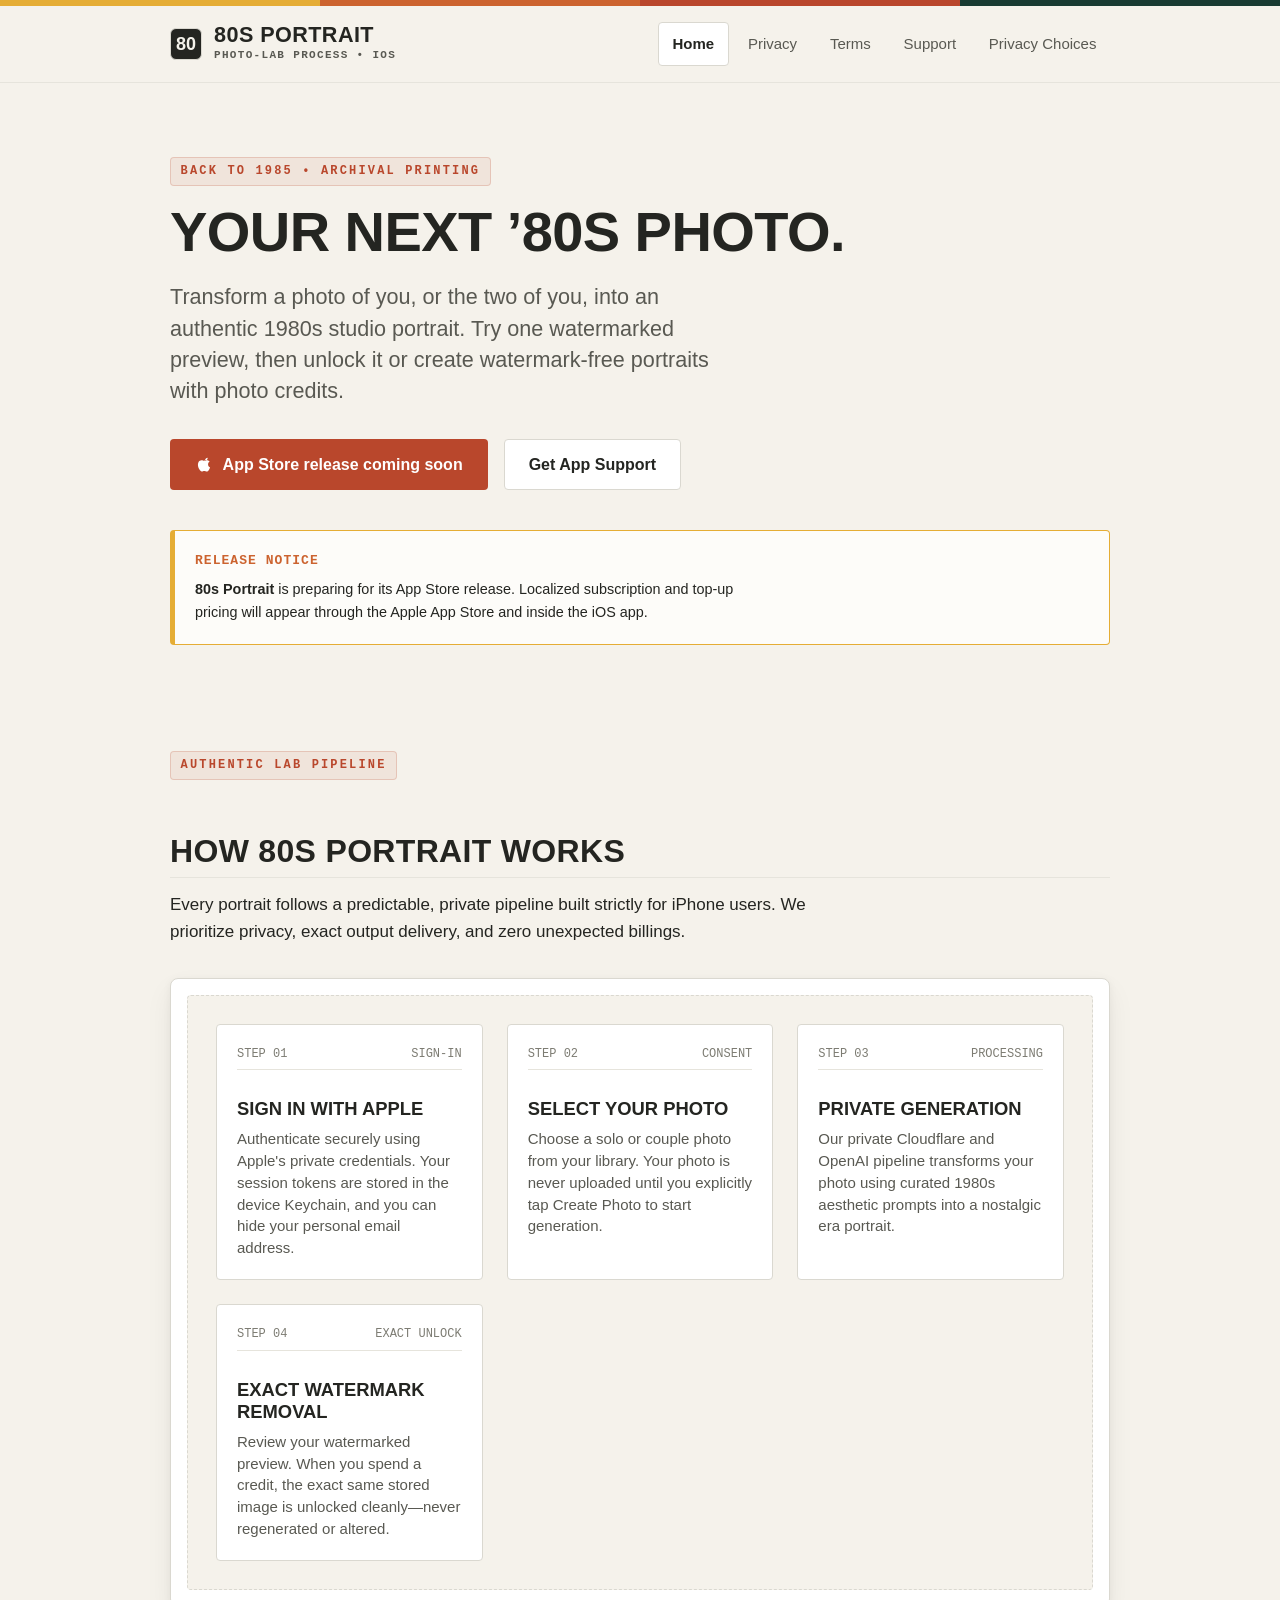
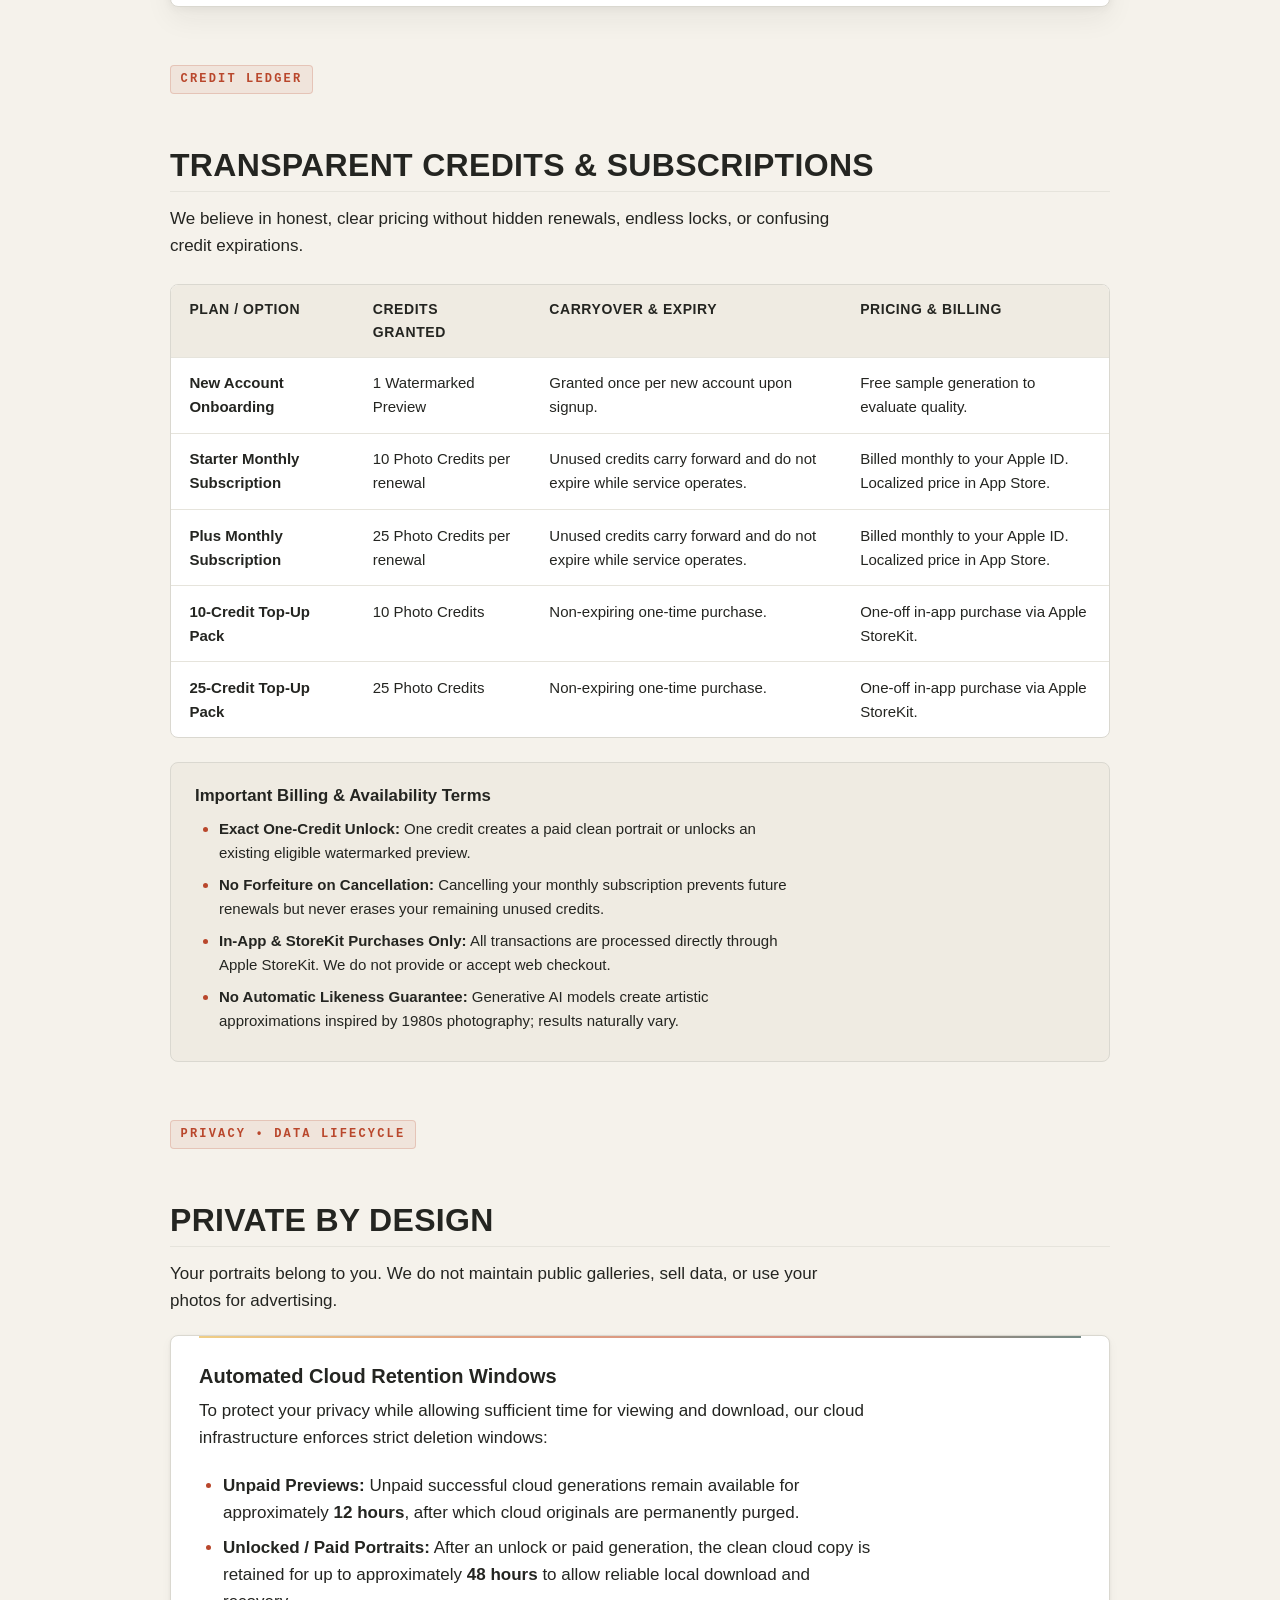
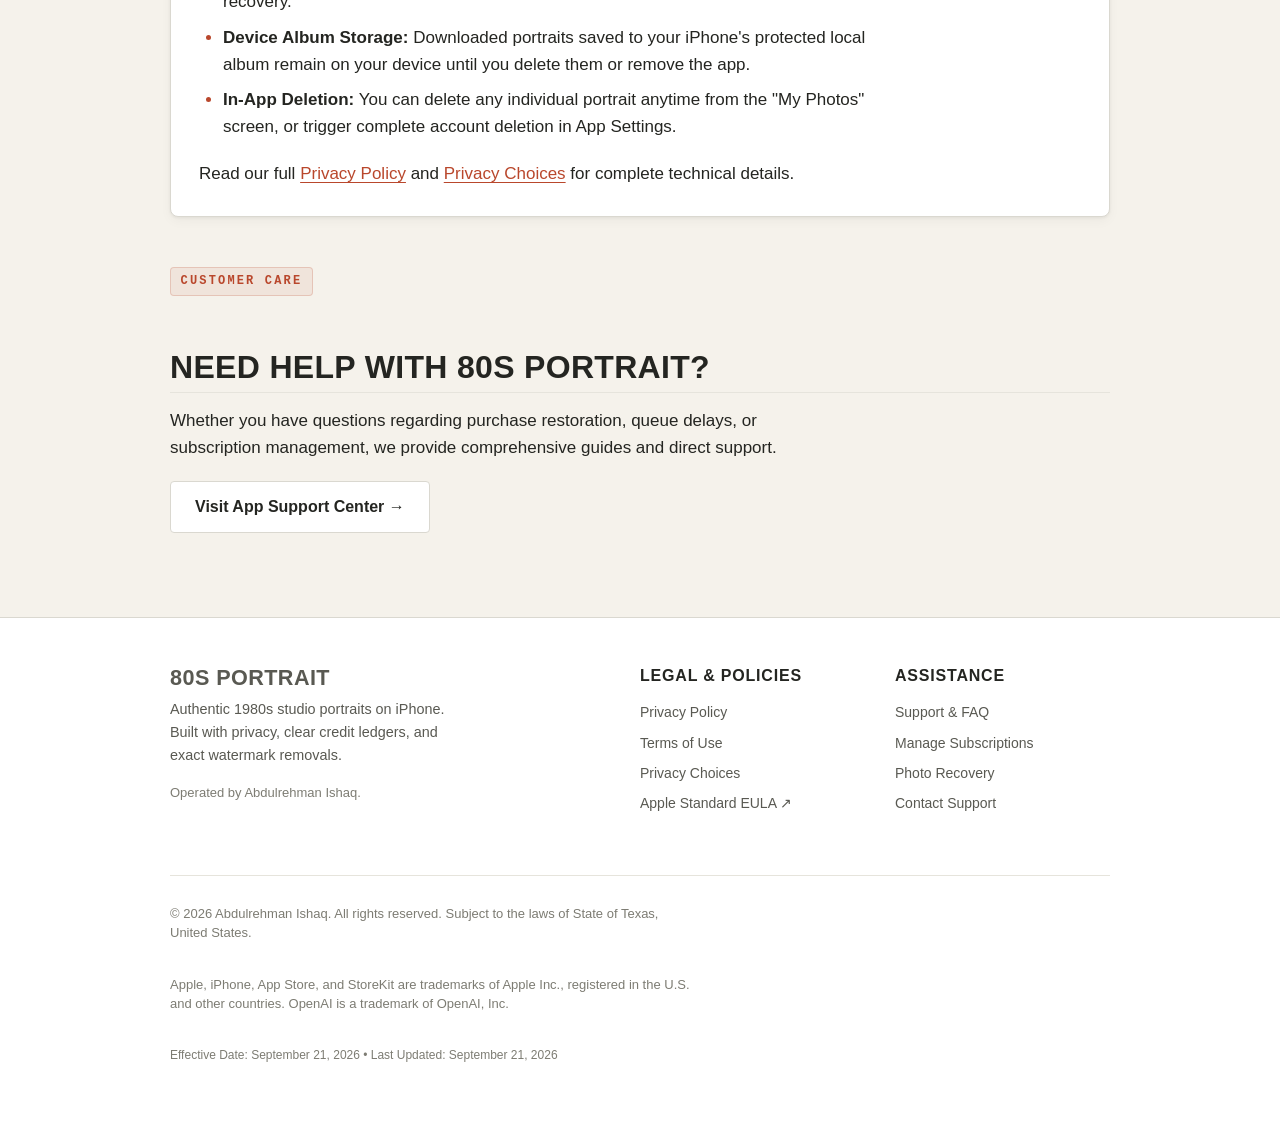
==== commit 50429918: "Correct introductory preview copy for live credit model" ====
--- a/index.html
+++ b/index.html
@@ -52,7 +52,7 @@
         <span class="film-label">BACK TO 1985 &bull; ARCHIVAL PRINTING</span>
         <h1 id="hero-title">Your next &rsquo;80s photo.</h1>
         <p class="hero-subtitle">
-          Transform a photo of you, or the two of you, into an authentic 1980s studio portrait. Private iPhone processing, watermarked previews, and exact clean unlocks with credit packs.
+          Transform a photo of you, or the two of you, into an authentic 1980s studio portrait. Try one watermarked preview, then unlock it or create watermark-free portraits with photo credits.
         </p>
 
         <div class="hero-actions">
@@ -151,7 +151,7 @@
             <tbody>
               <tr>
                 <td><strong>New Account Onboarding</strong></td>
-                <td>2 Watermarked Previews</td>
+                <td>1 Watermarked Preview</td>
                 <td>Granted once per new account upon signup.</td>
                 <td>Free sample generation to evaluate quality.</td>
               </tr>
